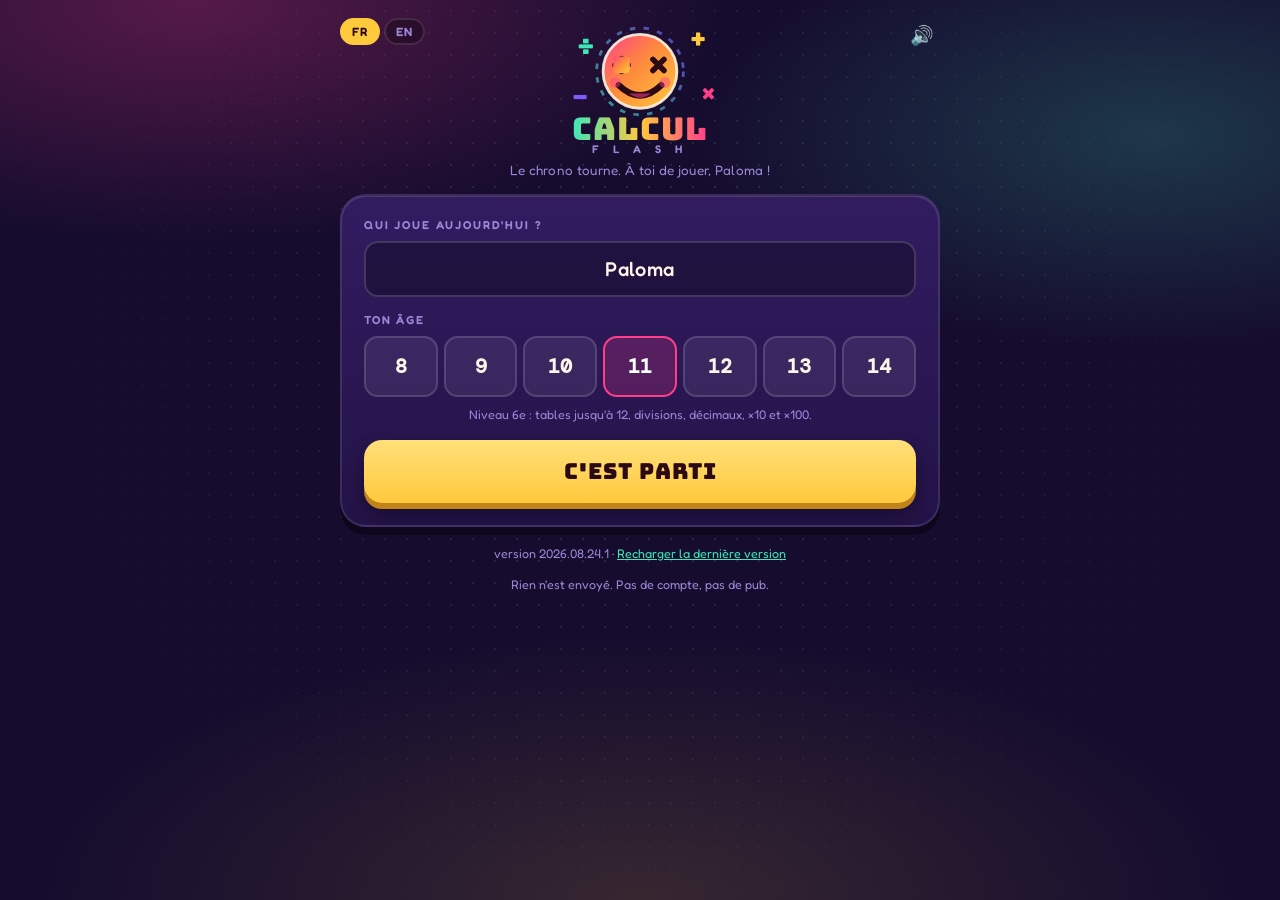
==== index.html @ db804a76 "feat: arcade mental math (Calcul Flash) on GitHub Pages First public build: cabinet UI, EN/FR, self-" ====
<!DOCTYPE html>
<html lang="fr">
<head>
<meta charset="UTF-8">
<meta name="viewport" content="width=device-width, initial-scale=1.0, maximum-scale=1.0, user-scalable=no">
<title>Calcul Flash</title>
<meta name="description" content="Arcade mental math in the browser. 60 seconds. Nothing is uploaded.">
<meta name="apple-mobile-web-app-capable" content="yes">
<meta name="mobile-web-app-capable" content="yes">
<meta name="apple-mobile-web-app-status-bar-style" content="black-translucent">
<meta name="apple-mobile-web-app-title" content="Calcul Flash">
<meta name="theme-color" content="#150C2E">
<meta name="color-scheme" content="dark">
<meta name="format-detection" content="telephone=no">
<meta name="referrer" content="no-referrer">
<meta http-equiv="Content-Security-Policy" content="default-src 'self'; script-src 'self'; style-src 'self'; font-src 'self'; worker-src 'self'; connect-src 'self'; img-src 'self'; media-src 'self'; manifest-src 'self'; base-uri 'none'; form-action 'none'; object-src 'none'">
<link rel="canonical" href="https://fschmutz.github.io/calcul-flash/">
<link rel="icon" href="assets/favicon.png" type="image/png">
<link rel="apple-touch-icon" href="assets/apple-touch-icon.png">
<link rel="manifest" href="manifest.webmanifest">
<meta property="og:title" content="Calcul Flash">
<meta property="og:description" content="60 seconds. How many can you get right?">
<meta property="og:type" content="website">
<meta property="og:url" content="https://fschmutz.github.io/calcul-flash/">
<meta name="twitter:card" content="summary">
<meta name="twitter:title" content="Calcul Flash">
<meta name="twitter:description" content="60 seconds. How many can you get right?">
<link rel="stylesheet" href="css/fonts.css">
<link rel="stylesheet" href="css/app.css">
</head>
<body>
<a class="skip" href="#who">Aller au jeu</a>
<noscript><p class="noscript-msg">Cette page a besoin de JavaScript pour poser les calculs.</p></noscript>
<canvas id="fx" aria-hidden="true"></canvas>
<div class="cabinet">
  <div class="update hide" id="updateBanner" role="status">
    <span id="updateText">Une nouvelle version est sur le serveur.</span>
    <button type="button" class="ghost" id="reloadBtn">Recharger la dernière version</button>
  </div>

  <div class="marquee">
    <div class="lang" role="group" aria-label="Langue">
      <button type="button" id="langFr" aria-pressed="true">FR</button>
      <button type="button" id="langEn" aria-pressed="false">EN</button>
    </div>
    <button type="button" class="mute" id="mute" aria-label="Couper le son">🔊</button>

<svg class="logo" viewBox="0 0 260 150" role="img" aria-label="Calcul Flash">
      <defs>
        <linearGradient id="gFace" x1="0" y1="0" x2="1" y2="1">
          <stop offset="0%"  stop-color="#FF3E8A"/>
          <stop offset="45%" stop-color="#FF8A3D"/>
          <stop offset="100%" stop-color="#FFC93C"/>
        </linearGradient>
        <linearGradient id="gWord" x1="0" y1="0" x2="1" y2="0">
          <stop offset="0%"  stop-color="#3EE7B8"/>
          <stop offset="50%" stop-color="#FFC93C"/>
          <stop offset="100%" stop-color="#FF3E8A"/>
        </linearGradient>
        <linearGradient id="gRing" x1="0" y1="1" x2="1" y2="0">
          <stop offset="0%"  stop-color="#3EE7B8"/>
          <stop offset="100%" stop-color="#7A5CFF"/>
        </linearGradient>
      </defs>

      <g class="face">
        <circle cx="130" cy="60" r="47" fill="none" stroke="url(#gRing)" stroke-width="3" stroke-dasharray="6 9" opacity=".65"/>
        <circle cx="130" cy="60" r="40" fill="url(#gFace)"/>
        <circle cx="130" cy="60" r="40" fill="none" stroke="#FFF4E8" stroke-width="3" opacity=".9"/>
        <!-- eyes: a plus and a times -->
        <g stroke="#2B0A16" stroke-width="6" stroke-linecap="round">
          <path d="M110 46 v14 M103 53 h14"/>
          <path d="M144 47 l12 12 M156 47 l-12 12"/>
        </g>
        <rect class="lid" x="101" y="44" width="18" height="18" rx="4" fill="url(#gFace)"/>
        <!-- smile -->
        <path d="M107 75 q23 22 46 0" fill="none" stroke="#2B0A16" stroke-width="7" stroke-linecap="round"/>
        <path d="M118 84 q12 9 24 0" fill="#FF3E8A" opacity=".55"/>
        <!-- cheeks -->
        <circle cx="103" cy="72" r="6" fill="#FF3E8A" opacity=".45"/>
        <circle cx="157" cy="72" r="6" fill="#FF3E8A" opacity=".45"/>
      </g>

      <!-- floating operators -->
      <text class="spark" x="62" y="42" font-family="Bungee, Impact, sans-serif" font-size="26" fill="#3EE7B8">÷</text>
      <text class="spark b" x="184" y="34" font-family="Bungee, Impact, sans-serif" font-size="24" fill="#FFC93C">+</text>
      <text class="spark" x="196" y="92" font-family="Bungee, Impact, sans-serif" font-size="22" fill="#FF3E8A">×</text>
      <text class="spark b" x="56" y="96" font-family="Bungee, Impact, sans-serif" font-size="24" fill="#7A5CFF">−</text>

      <text x="130" y="134" text-anchor="middle" font-family="Bungee, Impact, sans-serif" font-size="34"
            fill="url(#gWord)" letter-spacing="1">CALCUL</text>
      <text x="130" y="148" text-anchor="middle" font-family="Fredoka, Trebuchet MS, sans-serif" font-weight="600"
            font-size="12" fill="#9C86D6" letter-spacing="6">F L A S H</text>
    </svg>


    <p id="tagline">Le chrono tourne. À toi de jouer, Paloma !</p>
  </div>

  <section class="panel" id="who">
    <p class="eyebrow" id="whoEyebrow">Qui joue aujourd'hui ?</p>
    <input class="field" id="pname" type="text" maxlength="14" autocomplete="off"
           spellcheck="false" placeholder="Ton prénom" value="Paloma">
    <p class="eyebrow spaced" id="ageEyebrow">Ton âge</p>
    <div class="ages" id="ages">
      <button type="button" class="chip" data-age="8" aria-pressed="false">8</button>
      <button type="button" class="chip" data-age="9" aria-pressed="false">9</button>
      <button type="button" class="chip" data-age="10" aria-pressed="false">10</button>
      <button type="button" class="chip" data-age="11" aria-pressed="true">11</button>
      <button type="button" class="chip" data-age="12" aria-pressed="false">12</button>
      <button type="button" class="chip" data-age="13" aria-pressed="false">13</button>
      <button type="button" class="chip" data-age="14" aria-pressed="false">14</button>
    </div>
    <p class="hint" id="ageHint">Les calculs s'adaptent à ton âge.</p>
    <button type="button" class="play-btn" id="toSetup">C'EST PARTI</button>
  </section>

  <section class="panel hide" id="setup">
    <p class="eyebrow" id="setup1">1 — Choisis ton entraînement</p>
    <div class="chips" id="modes">
      <button type="button" class="chip" data-mode="tables" aria-pressed="true"><span id="mTables">Tables ×</span><small id="mTablesH">jusqu'à 12, et divisions</small></button>
      <button type="button" class="chip" data-mode="addsub" aria-pressed="false"><span id="mAddsub">Additions éclair</span><small id="mAddsubH">+ et − avec retenues</small></button>
      <button type="button" class="chip" data-mode="comp" aria-pressed="false"><span id="mComp">Compléments</span><small id="mCompH">à 100 et à 1000</small></button>
      <button type="button" class="chip" data-mode="deci" aria-pressed="false"><span id="mDeci">Décimaux</span><small id="mDeciH">×10, ×100, virgules</small></button>
      <button type="button" class="chip" data-mode="frac" aria-pressed="false"><span id="mFrac">Fractions &amp; %</span><small id="mFracH">3/4 de 40, 25 % de 60</small></button>
      <button type="button" class="chip" data-mode="mes" aria-pressed="false"><span id="mMes">Mesures</span><small id="mMesH">m, cm, kg, L, durées</small></button>
      <button type="button" class="chip wide" data-mode="malin" aria-pressed="false"><span id="mMalin">Calcul malin</span><small id="mMalinH">× 5, × 9, × 11, × 25, carrés, doubles</small></button>
      <button type="button" class="chip wide" data-mode="mix" aria-pressed="false"><span id="mMix">Mélange total</span><small id="mMixH">les 7 familles, sans prévenir</small></button>
    </div>

    <p class="eyebrow spaced" id="diffEyebrow">2 — Niveau de difficulté</p>
    <div class="chips" id="diffs">
      <button type="button" class="chip" data-diff="facile" aria-pressed="false"><span id="dFacile">🙂 Facile</span><small id="dFacileH">petits nombres, 2 s de pénalité</small></button>
      <button type="button" class="chip" data-diff="moyen" aria-pressed="true"><span id="dMoyen">😃 Moyen</span><small id="dMoyenH">niveau 6e, 3 s de pénalité</small></button>
      <button type="button" class="chip wide" data-diff="expert" aria-pressed="false"><span id="dExpert">🤩 Expert</span><small id="dExpertH">gros nombres, nombres relatifs, 4 s de pénalité, points doublés</small></button>
    </div>

    <p class="eyebrow spaced" id="setup3">3 — Durée de la manche</p>
    <div class="row-3" id="durs">
      <button type="button" class="chip" data-dur="45" aria-pressed="false">45 s</button>
      <button type="button" class="chip" data-dur="60" aria-pressed="true">60 s</button>
      <button type="button" class="chip" data-dur="120" aria-pressed="false" id="dur2">2 min</button>
    </div>

    <button type="button" class="play-btn" id="start">JOUER</button>
    <button type="button" class="ghost" id="changePlayer">Changer de joueur</button>
  </section>

  <section class="panel hide" id="play">
    <div class="hud">
      <div class="hud-box"><div class="hud-label" id="lblTime">Temps</div><div class="hud-val time" id="time">60</div></div>
      <div class="hud-box"><div class="hud-label" id="lblScore">Score</div><div class="hud-val" id="score">0</div></div>
    </div>
    <div class="chrono"><progress id="bar" max="1000" value="1000"></progress></div>
    <div class="bumpers">
      <span class="lvl" id="lvl">Palier 1</span>
      <span class="bump" id="b0"></span><span class="bump" id="b1"></span><span class="bump" id="b2"></span>
      <span class="multi" id="multi">×2</span>
    </div>
    <div class="question" id="qcard">
      <div class="q-tag" id="qtag">Tables</div>
      <div class="q-text" id="qtext">7 × 8</div>
    </div>
    <div class="answer empty" id="ans">Tape ta réponse</div>
    <div class="pad" id="pad">
      <button type="button" class="key" data-k="1">1</button><button type="button" class="key" data-k="2">2</button><button type="button" class="key" data-k="3">3</button>
      <button type="button" class="key fn" data-k="del">⌫</button>
      <button type="button" class="key" data-k="4">4</button><button type="button" class="key" data-k="5">5</button><button type="button" class="key" data-k="6">6</button>
      <button type="button" class="key fn" data-k=",">,</button>
      <button type="button" class="key" data-k="7">7</button><button type="button" class="key" data-k="8">8</button><button type="button" class="key" data-k="9">9</button>
      <button type="button" class="key go" data-k="ok" id="keyOk">OK</button>
      <button type="button" class="key zero" data-k="0">0</button>
      <button type="button" class="key fn" data-k="neg" aria-label="Nombre négatif">±</button>
    </div>
  </section>

  <section class="panel hide" id="over">
    <div class="celeb hide" id="celeb">
      <span class="icon" id="celebIcon">🎆</span>
      <b id="celebTitle"></b>
      <em id="celebSub"></em>
    </div>
    <div class="score-big" id="finalScore">0</div>
    <div class="score-cap" id="finalCap">points</div>
    <div class="stats">
      <div class="stat"><b id="sGood">0</b><span id="lblGood">justes</span></div>
      <div class="stat"><b id="sAcc">0%</b><span id="lblAcc">réussite</span></div>
      <div class="stat"><b id="sSpeed">0,0s</b><span id="lblSpeed">par calcul</span></div>
    </div>
    <div class="challenge" id="challenge">
      <p class="eyebrow flush" id="chalEyebrow">Les défis de cette manche</p>
      <div class="tags" id="chalTags"></div>
      <ul class="fams" id="famList"></ul>
    </div>
    <p class="praise" id="praise"></p>
    <div class="recap hide" id="recap">
      <p class="eyebrow flush" id="recapEyebrow">À revoir tranquillement</p>
      <ul id="recapList"></ul>
    </div>
    <button type="button" class="play-btn" id="again">REJOUER</button>
    <button type="button" class="ghost" id="back">Changer d'entraînement</button>
  </section>
</div>
<footer class="foot">
  <p class="ver"><span id="verLabel">version</span> <span id="verNum"></span>
  · <button type="button" class="linkish" id="reloadLatest">Recharger la dernière version</button></p>
  <p id="privacyLine">Rien n'est envoyé. Pas de compte, pas de pub.</p>
</footer>
<script type="module" src="js/app.js"></script>
</body>
</html>
---- css/fonts.css ----
/* Self-hosted OFL: Bungee, Fredoka, DM Mono. Never load fonts.googleapis.com. */
@font-face {
  font-family: "Bungee";
  font-style: normal;
  font-weight: 400;
  font-display: swap;
  src: url("../fonts/bungee-latin-400.woff2") format("woff2");
}
@font-face {
  font-family: "Fredoka";
  font-style: normal;
  font-weight: 400;
  font-display: swap;
  src: url("../fonts/fredoka-latin-400.woff2") format("woff2");
}
@font-face {
  font-family: "Fredoka";
  font-style: normal;
  font-weight: 500;
  font-display: swap;
  src: url("../fonts/fredoka-latin-500.woff2") format("woff2");
}
@font-face {
  font-family: "Fredoka";
  font-style: normal;
  font-weight: 600;
  font-display: swap;
  src: url("../fonts/fredoka-latin-600.woff2") format("woff2");
}
@font-face {
  font-family: "Fredoka";
  font-style: normal;
  font-weight: 700;
  font-display: swap;
  src: url("../fonts/fredoka-latin-700.woff2") format("woff2");
}
@font-face {
  font-family: "DM Mono";
  font-style: normal;
  font-weight: 500;
  font-display: swap;
  src: url("../fonts/dmmono-latin-500.woff2") format("woff2");
}
---- css/app.css ----
:root{
  --cabinet:#150C2E;
  --panel:#241348;
  --panel-2:#311C60;
  --pink:#FF3E8A;
  --sun:#FFC93C;
  --mint:#3EE7B8;
  --cream:#FFF4E8;
  --dim:#9C86D6;
}
*{box-sizing:border-box;-webkit-tap-highlight-color:transparent}
button,.chip,.key,.field{touch-action:manipulation}
button,.marquee,.question,.answer,.hud,.stat{
  -webkit-user-select:none;user-select:none;
}
html,body{margin:0;padding:0;min-height:100%;overscroll-behavior:none;-webkit-text-size-adjust:100%}
body{
  padding:calc(14px + env(safe-area-inset-top)) 12px calc(28px + env(safe-area-inset-bottom));
  background:
    radial-gradient(70% 45% at 15% 0%, rgba(255,62,138,.28), transparent 60%),
    radial-gradient(60% 40% at 90% 15%, rgba(62,231,184,.20), transparent 60%),
    radial-gradient(80% 50% at 50% 100%, rgba(255,201,60,.14), transparent 60%),
    var(--cabinet);
  background-attachment:fixed;
  font-family:'Fredoka','Trebuchet MS',sans-serif;
  color:var(--cream);
  display:flex;flex-direction:column;align-items:center;
}
body::before{
  content:"";position:fixed;inset:0;pointer-events:none;opacity:.30;
  background-image:radial-gradient(rgba(255,255,255,.5) 1px, transparent 1px);
  background-size:22px 22px;
  mask-image:radial-gradient(circle at 50% 40%, black, transparent 75%);
  -webkit-mask-image:radial-gradient(circle at 50% 40%, black, transparent 75%);
}
.skip{
  position:absolute;left:-999px;top:8px;background:var(--sun);color:#2B0A16;
  padding:8px 12px;border-radius:8px;z-index:20;font-weight:600;
}
.skip:focus{left:12px}
.noscript-msg{max-width:480px;text-align:center;color:var(--sun)}
.cabinet{width:100%;max-width:480px;position:relative;z-index:1}

.update{
  display:flex;gap:10px;align-items:center;justify-content:space-between;flex-wrap:wrap;
  background:rgba(255,201,60,.16);border:2px solid var(--sun);border-radius:14px;
  padding:10px 12px;margin-bottom:12px;font-size:14px;
}
.update .ghost{margin-top:0;width:auto;padding:8px 14px}

.lang{
  display:flex;gap:4px;position:absolute;top:2px;left:0;
}
.lang button{
  font-family:'Fredoka',sans-serif;font-weight:600;font-size:12px;letter-spacing:.08em;
  color:var(--dim);background:rgba(0,0,0,.28);border:2px solid rgba(255,255,255,.12);
  border-radius:99px;padding:4px 10px;cursor:pointer;
}
.lang button[aria-pressed="true"]{color:#2B0A16;background:var(--sun);border-color:var(--sun)}

.logo{display:block;margin:0 auto 6px;width:clamp(180px,52vw,240px);height:auto;overflow:visible}
.logo .face{transform-origin:50% 46%;animation:bob 3.4s ease-in-out infinite}
@keyframes bob{0%,100%{transform:translateY(0) rotate(-2deg)}50%{transform:translateY(-5px) rotate(2deg)}}
.logo .lid{transform-origin:center;animation:wink 5.5s ease-in-out infinite}
@keyframes wink{0%,90%,100%{transform:scaleY(0)}94%{transform:scaleY(1)}}
.logo .spark{animation:twink 2.2s ease-in-out infinite}
.logo .spark.b{animation-delay:.9s}
@keyframes twink{0%,100%{opacity:.25;transform:scale(.8)}50%{opacity:1;transform:scale(1.15)}}

.marquee{text-align:center;margin:2px 0 16px;position:relative}
.marquee h1{
  font-family:'Bungee',sans-serif;font-weight:400;margin:0;
  font-size:clamp(30px,9vw,44px);line-height:1;letter-spacing:.5px;
  color:var(--sun);
  text-shadow:0 3px 0 #B0292E, 0 6px 0 rgba(0,0,0,.35), 0 0 26px rgba(255,201,60,.45);
}
.marquee h1 span{color:var(--pink);text-shadow:0 3px 0 #7A1140,0 6px 0 rgba(0,0,0,.35),0 0 26px rgba(255,62,138,.5)}
.marquee p{margin:8px 0 0;color:var(--dim);font-size:13.5px;letter-spacing:.3px}

.panel{
  background:linear-gradient(180deg,var(--panel-2),var(--panel));
  border:2px solid rgba(255,255,255,.10);
  border-radius:22px;padding:16px;
  box-shadow:0 8px 0 rgba(0,0,0,.35), inset 0 1px 0 rgba(255,255,255,.14);
}
.eyebrow{font-size:11.5px;letter-spacing:.16em;text-transform:uppercase;color:var(--dim);margin:0 0 9px;font-weight:600}
.eyebrow.spaced{margin-top:16px}
.eyebrow.flush{margin:0}

.field{
  width:100%;font-family:'Fredoka',sans-serif;font-size:20px;font-weight:500;color:var(--cream);
  background:rgba(0,0,0,.30);border:2px solid rgba(255,255,255,.16);border-radius:14px;
  padding:14px 16px;text-align:center;letter-spacing:.02em;
}
.field::placeholder{color:var(--dim);font-weight:400;font-size:16px}
.field:focus{border-color:var(--mint);outline:none}
.ages{display:grid;grid-template-columns:repeat(7,1fr);gap:6px}
.ages .chip{text-align:center;padding:14px 0;font-family:'DM Mono',monospace;font-size:17px}
.hint{color:var(--dim);font-size:12.5px;margin:9px 0 0;text-align:center;line-height:1.4}

.chips{display:grid;grid-template-columns:1fr 1fr;gap:9px}
.chip{
  font-family:inherit;font-size:15px;font-weight:600;color:var(--cream);
  background:rgba(255,255,255,.07);border:2px solid rgba(255,255,255,.14);
  border-radius:14px;padding:12px 10px;cursor:pointer;text-align:left;line-height:1.15;
  transition:transform .12s, background .12s, border-color .12s;
}
.chip small{display:block;font-size:11.5px;font-weight:400;color:var(--dim);margin-top:3px}
.chip[aria-pressed="true"]{background:rgba(255,62,138,.20);border-color:var(--pink);color:#fff}
.chip[aria-pressed="true"] small{color:#FFB6D0}
.chip:active{transform:scale(.97)}
.chip.wide{grid-column:1 / -1}
.row-3{display:grid;grid-template-columns:repeat(3,1fr);gap:9px}
.row-3 .chip{text-align:center;font-size:14px}

.play-btn{
  width:100%;margin-top:16px;font-family:'Bungee',sans-serif;font-size:22px;letter-spacing:1px;
  color:#2B0A16;background:linear-gradient(180deg,#FFE07A,var(--sun));
  border:none;border-radius:18px;padding:17px;cursor:pointer;
  box-shadow:0 6px 0 #C2841A, 0 12px 20px rgba(0,0,0,.35);
  transition:transform .09s, box-shadow .09s;
}
.play-btn:active{transform:translateY(5px);box-shadow:0 1px 0 #C2841A}

.hud{display:flex;align-items:center;gap:12px;margin-bottom:12px}
.hud-box{flex:1;background:rgba(0,0,0,.28);border-radius:14px;padding:8px 12px;border:2px solid rgba(255,255,255,.08)}
.hud-label{font-size:10px;letter-spacing:.16em;text-transform:uppercase;color:var(--dim);font-weight:600}
.hud-val{font-family:'DM Mono',monospace;font-size:26px;line-height:1.1;color:var(--mint)}
.hud-val.time{color:var(--sun)}
.hud-val.time.low{color:var(--pink);animation:tick .6s steps(2,end) infinite}
@keyframes tick{50%{opacity:.35}}

.chrono{
  height:12px;background:rgba(0,0,0,.35);border-radius:99px;overflow:hidden;margin-bottom:16px;
  border:2px solid rgba(255,255,255,.08);
}
.chrono progress{
  display:block;width:100%;height:100%;border:none;background:transparent;
  -webkit-appearance:none;appearance:none;
}
.chrono progress::-webkit-progress-bar{background:transparent}
.chrono progress::-webkit-progress-value{
  background:linear-gradient(90deg,var(--mint),var(--sun));
}
.chrono progress.low::-webkit-progress-value{
  background:linear-gradient(90deg,var(--pink),#FF7A3D);
}
.chrono progress::-moz-progress-bar{
  background:linear-gradient(90deg,var(--mint),var(--sun));
}
.chrono progress.low::-moz-progress-bar{
  background:linear-gradient(90deg,var(--pink),#FF7A3D);
}

.bumpers{display:flex;align-items:center;justify-content:center;gap:10px;margin-bottom:14px;height:34px;position:relative}
.lvl{position:absolute;left:2px;top:50%;transform:translateY(-50%);font-size:11px;font-weight:600;
     letter-spacing:.1em;text-transform:uppercase;color:var(--dim);background:rgba(0,0,0,.28);
     border-radius:99px;padding:5px 10px;transition:.2s}
.lvl.up{color:#2B0A16;background:var(--sun);transform:translateY(-50%) scale(1.08)}
.bump{width:15px;height:15px;border-radius:50%;background:rgba(255,255,255,.10);border:2px solid rgba(255,255,255,.14);transition:.18s}
.bump.on{background:var(--mint);border-color:var(--mint);box-shadow:0 0 14px var(--mint);transform:scale(1.2)}
.multi{
  font-family:'Bungee',sans-serif;font-size:16px;color:var(--sun);opacity:0;transform:scale(.6);
  transition:.2s;text-shadow:0 0 16px rgba(255,201,60,.7);margin-left:4px;
}
.multi.on{opacity:1;transform:scale(1)}

.question{
  background:linear-gradient(180deg,#FFFDF7,#F3E7D6);color:#1B0F33;
  border-radius:18px;padding:22px 14px;text-align:center;
  box-shadow:0 6px 0 rgba(0,0,0,.32), inset 0 -3px 0 rgba(0,0,0,.06);
  margin-bottom:12px;
}
.q-text{font-family:'DM Mono',monospace;font-size:clamp(30px,10vw,44px);font-weight:500;letter-spacing:1px}
.q-tag{font-size:11px;letter-spacing:.14em;text-transform:uppercase;color:#8B6FC4;font-weight:600;margin-bottom:8px}
.question.in{animation:slidein .22s ease-out}
@keyframes slidein{from{opacity:0;transform:translateX(26px) rotate(1.5deg)}to{opacity:1;transform:none}}
.question.good{animation:pop .3s ease-out}
@keyframes pop{0%{transform:scale(1)}40%{transform:scale(1.05);box-shadow:0 6px 0 rgba(0,0,0,.32),0 0 34px var(--mint)}100%{transform:scale(1)}}
.question.bad{animation:shake .32s}
@keyframes shake{0%,100%{transform:translateX(0)}20%{transform:translateX(-9px)}40%{transform:translateX(9px)}60%{transform:translateX(-6px)}80%{transform:translateX(6px)}}

.answer{
  height:56px;border-radius:14px;background:rgba(0,0,0,.30);border:2px dashed rgba(255,255,255,.22);
  display:flex;align-items:center;justify-content:center;margin-bottom:12px;
  font-family:'DM Mono',monospace;font-size:30px;color:#fff;letter-spacing:2px;
}
.answer.empty{color:var(--dim);font-size:15px;letter-spacing:.06em;font-family:'Fredoka',sans-serif}
.answer.bad{border-color:var(--pink);color:var(--pink)}

.pad{display:grid;grid-template-columns:repeat(4,1fr);gap:9px}
.key{
  font-family:'DM Mono',monospace;font-size:25px;color:var(--cream);
  background:linear-gradient(180deg,#3D2472,#2C1857);
  border:2px solid rgba(255,255,255,.12);border-radius:14px;
  padding:14px 0;cursor:pointer;box-shadow:0 4px 0 rgba(0,0,0,.4);
  transition:transform .07s, box-shadow .07s;
}
.key:active{transform:translateY(4px);box-shadow:0 0 0 rgba(0,0,0,.4)}
.key.fn{font-family:'Fredoka',sans-serif;font-size:17px;font-weight:600;background:linear-gradient(180deg,#4A2A85,#341C66)}
.key.go{
  grid-column:4;grid-row:3 / span 2;background:linear-gradient(180deg,#4BF0C2,var(--mint));color:#0A2E24;
  box-shadow:0 4px 0 #1D9C7B;font-family:'Fredoka',sans-serif;font-weight:700;font-size:16px;
}
.key.zero{grid-column:1 / span 2}

.score-big{font-family:'Bungee',sans-serif;font-size:64px;line-height:1;text-align:center;color:var(--sun);text-shadow:0 4px 0 #B0292E,0 0 30px rgba(255,201,60,.4)}
.score-cap{text-align:center;color:var(--dim);font-size:12px;letter-spacing:.16em;text-transform:uppercase;font-weight:600;margin-bottom:14px}
.stats{display:grid;grid-template-columns:repeat(3,1fr);gap:9px;margin-bottom:16px}
.stat{background:rgba(0,0,0,.26);border-radius:14px;padding:10px 6px;text-align:center}
.stat b{display:block;font-family:'DM Mono',monospace;font-size:21px;color:var(--mint)}
.stat span{font-size:10.5px;color:var(--dim);letter-spacing:.08em;text-transform:uppercase}
.recap{background:rgba(0,0,0,.26);border-radius:14px;padding:12px;margin-bottom:14px}
.recap ul{list-style:none;margin:6px 0 0;padding:0}
.recap li{display:flex;justify-content:space-between;align-items:center;font-family:'DM Mono',monospace;font-size:15px;padding:7px 2px;border-bottom:1px solid rgba(255,255,255,.07)}
.recap li:last-child{border:none}
.recap li b{color:var(--mint)}
.recap li s{color:var(--pink);text-decoration-thickness:2px;margin-left:8px;font-size:13px}
.recap li em{color:var(--sun);font-style:normal;font-size:12.5px;font-family:'Fredoka',sans-serif}
.praise{text-align:center;font-size:15px;color:var(--cream);margin:0 0 14px;line-height:1.45}
.ghost{
  width:100%;margin-top:9px;font-family:'Fredoka',sans-serif;font-weight:600;font-size:15px;color:var(--cream);
  background:rgba(255,255,255,.07);border:2px solid rgba(255,255,255,.16);border-radius:14px;padding:13px;cursor:pointer;
}
.ghost:active{transform:scale(.98)}

.mute{position:absolute;top:2px;right:0;background:none;border:none;color:var(--dim);font-size:19px;cursor:pointer;padding:6px}
.hide{display:none !important}

#fx{position:fixed;inset:0;width:100%;height:100%;pointer-events:none;z-index:9}
.celeb{text-align:center;margin:0 0 10px;animation:celebIn .5s cubic-bezier(.2,1.6,.4,1)}
@keyframes celebIn{from{opacity:0;transform:scale(.5) rotate(-6deg)}to{opacity:1;transform:none}}
.celeb .icon{font-size:44px;line-height:1;display:block}
.celeb b{display:block;font-family:'Bungee',sans-serif;font-size:19px;letter-spacing:.5px;margin-top:4px}
.celeb em{display:block;font-style:normal;font-size:13px;color:var(--dim);margin-top:3px}
.celeb.or b{color:var(--sun);text-shadow:0 0 20px rgba(255,201,60,.6)}
.celeb.arg b{color:var(--mint);text-shadow:0 0 18px rgba(62,231,184,.5)}
.celeb.bro b{color:#FFA45C}

.challenge{background:rgba(0,0,0,.26);border-radius:14px;padding:12px;margin-bottom:14px}
.tags{display:flex;flex-wrap:wrap;gap:6px;margin:8px 0 0}
.tags span{font-size:12px;font-weight:600;padding:5px 10px;border-radius:99px;
           background:rgba(255,255,255,.09);border:1px solid rgba(255,255,255,.14);color:var(--cream)}
.tags span.hi{background:rgba(255,62,138,.22);border-color:var(--pink)}
.fams{list-style:none;margin:11px 0 0;padding:0}
.fams li{display:flex;justify-content:space-between;align-items:center;font-size:13.5px;padding:6px 2px;
         border-bottom:1px solid rgba(255,255,255,.07)}
.fams li:last-child{border:none}
.fams b{font-family:'DM Mono',monospace;font-size:14px}
.fams .ok{color:var(--mint)} .fams .mid{color:var(--sun)} .fams .ko{color:var(--pink)}
.dim-sm{color:var(--dim);font-size:12px}

.foot{
  width:100%;max-width:480px;position:relative;z-index:1;
  margin-top:18px;text-align:center;color:var(--dim);font-size:12.5px;line-height:1.5;
}
.foot .linkish{
  background:none;border:none;color:var(--mint);font:inherit;cursor:pointer;text-decoration:underline;
  padding:0;
}
.ver{margin:0 0 4px}

:focus-visible{outline:3px solid var(--sun);outline-offset:2px}
@media (min-width:700px) and (min-height:700px){
  .cabinet{max-width:600px}
  .foot{max-width:600px}
  .panel{padding:22px;border-radius:26px}
  .key{font-size:32px;padding:20px 0}
  .key.fn{font-size:22px}
  .key.go{font-size:20px}
  .q-text{font-size:56px}
  .answer{height:70px;font-size:38px}
  .hud-val{font-size:32px}
  .chip{font-size:17px;padding:15px 13px}
  .ages .chip{font-size:20px;padding:17px 0}
  .score-big{font-size:78px}
}
@media (prefers-reduced-motion:reduce){*{animation:none !important;transition:none !important}}
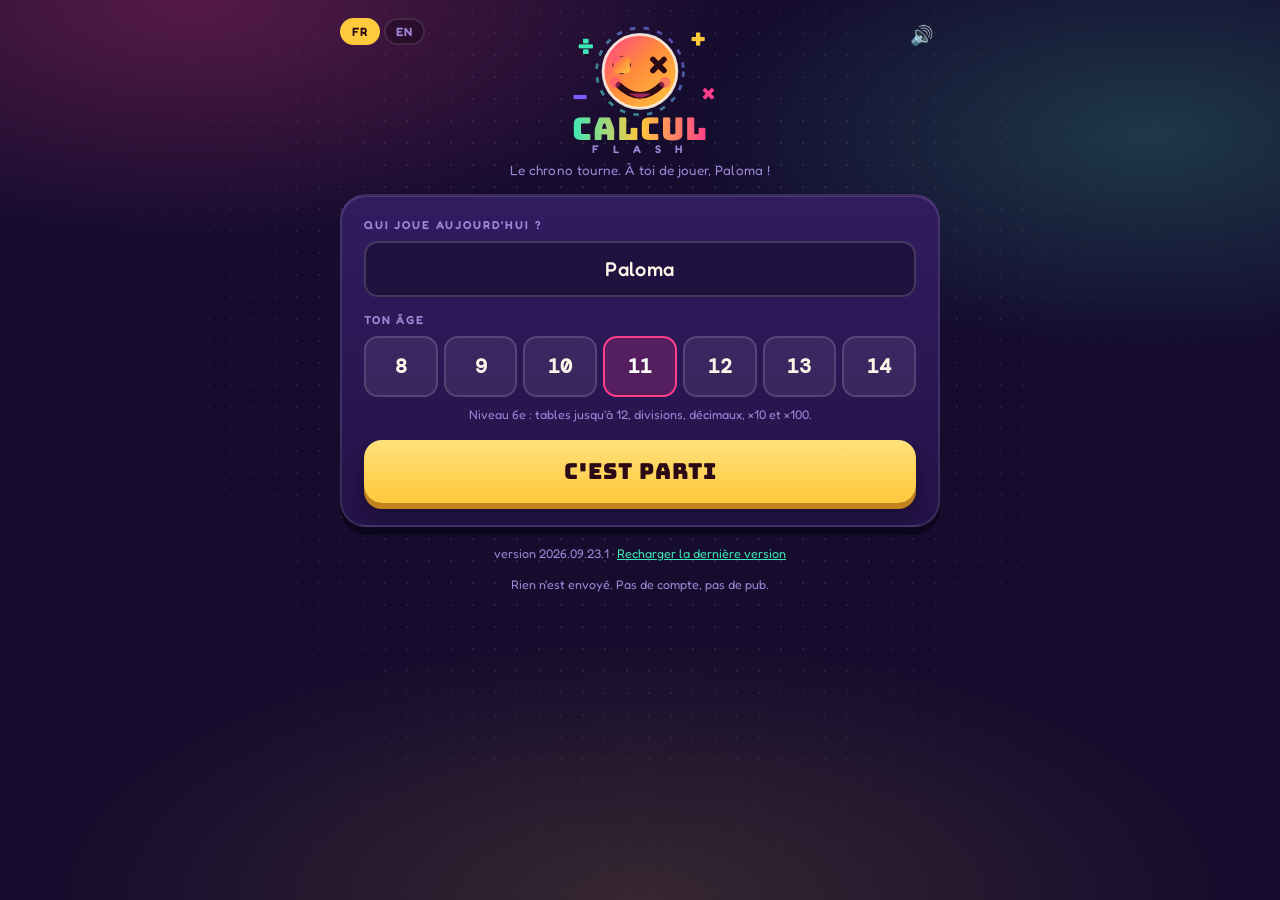
==== commit 5a97e274: "docs: describe the deci place-value family, bump to 2026.09.23.1 README and wiki/Modes get the item " ====
--- a/index.html
+++ b/index.html
@@ -121,7 +121,7 @@
       <button type="button" class="chip" data-mode="tables" aria-pressed="true"><span id="mTables">Tables ×</span><small id="mTablesH">jusqu'à 12, et divisions</small></button>
       <button type="button" class="chip" data-mode="addsub" aria-pressed="false"><span id="mAddsub">Additions éclair</span><small id="mAddsubH">+ et − avec retenues</small></button>
       <button type="button" class="chip" data-mode="comp" aria-pressed="false"><span id="mComp">Compléments</span><small id="mCompH">à 100 et à 1000</small></button>
-      <button type="button" class="chip" data-mode="deci" aria-pressed="false"><span id="mDeci">Décimaux</span><small id="mDeciH">×10, ×100, virgules</small></button>
+      <button type="button" class="chip" data-mode="deci" aria-pressed="false"><span id="mDeci">Décimaux</span><small id="mDeciH">×10, ×100, rangs et virgules</small></button>
       <button type="button" class="chip" data-mode="frac" aria-pressed="false"><span id="mFrac">Fractions &amp; %</span><small id="mFracH">3/4 de 40, 25 % de 60</small></button>
       <button type="button" class="chip" data-mode="mes" aria-pressed="false"><span id="mMes">Mesures</span><small id="mMesH">m, cm, kg, L, durées</small></button>
       <button type="button" class="chip wide" data-mode="malin" aria-pressed="false"><span id="mMalin">Calcul malin</span><small id="mMalinH">× 5, × 9, × 11, × 25, carrés, doubles</small></button>
--- a/css/app.css
+++ b/css/app.css
@@ -170,8 +170,13 @@
   border-radius:18px;padding:22px 14px;text-align:center;
   box-shadow:0 6px 0 rgba(0,0,0,.32), inset 0 -3px 0 rgba(0,0,0,.06);
   margin-bottom:12px;
-}
-.q-text{font-family:'DM Mono',monospace;font-size:clamp(30px,10vw,44px);font-weight:500;letter-spacing:1px}
+  min-height:118px;display:flex;flex-direction:column;justify-content:center;
+}
+.q-text{font-family:'DM Mono',monospace;font-size:clamp(30px,10vw,44px);font-weight:500;letter-spacing:1px;
+        overflow-wrap:break-word;line-height:1.15}
+/* Worded prompts (place value, rounding) stay on the card instead of spilling off it. */
+.q-text.long{font-size:clamp(21px,6.2vw,28px);letter-spacing:.5px}
+.q-text.xlong{font-size:clamp(17px,5vw,23px);letter-spacing:0;line-height:1.25}
 .q-tag{font-size:11px;letter-spacing:.14em;text-transform:uppercase;color:#8B6FC4;font-weight:600;margin-bottom:8px}
 .question.in{animation:slidein .22s ease-out}
 @keyframes slidein{from{opacity:0;transform:translateX(26px) rotate(1.5deg)}to{opacity:1;transform:none}}
@@ -268,7 +273,10 @@
   .key{font-size:32px;padding:20px 0}
   .key.fn{font-size:22px}
   .key.go{font-size:20px}
+  .question{min-height:150px}
   .q-text{font-size:56px}
+  .q-text.long{font-size:34px}
+  .q-text.xlong{font-size:27px}
   .answer{height:70px;font-size:38px}
   .hud-val{font-size:32px}
   .chip{font-size:17px;padding:15px 13px}
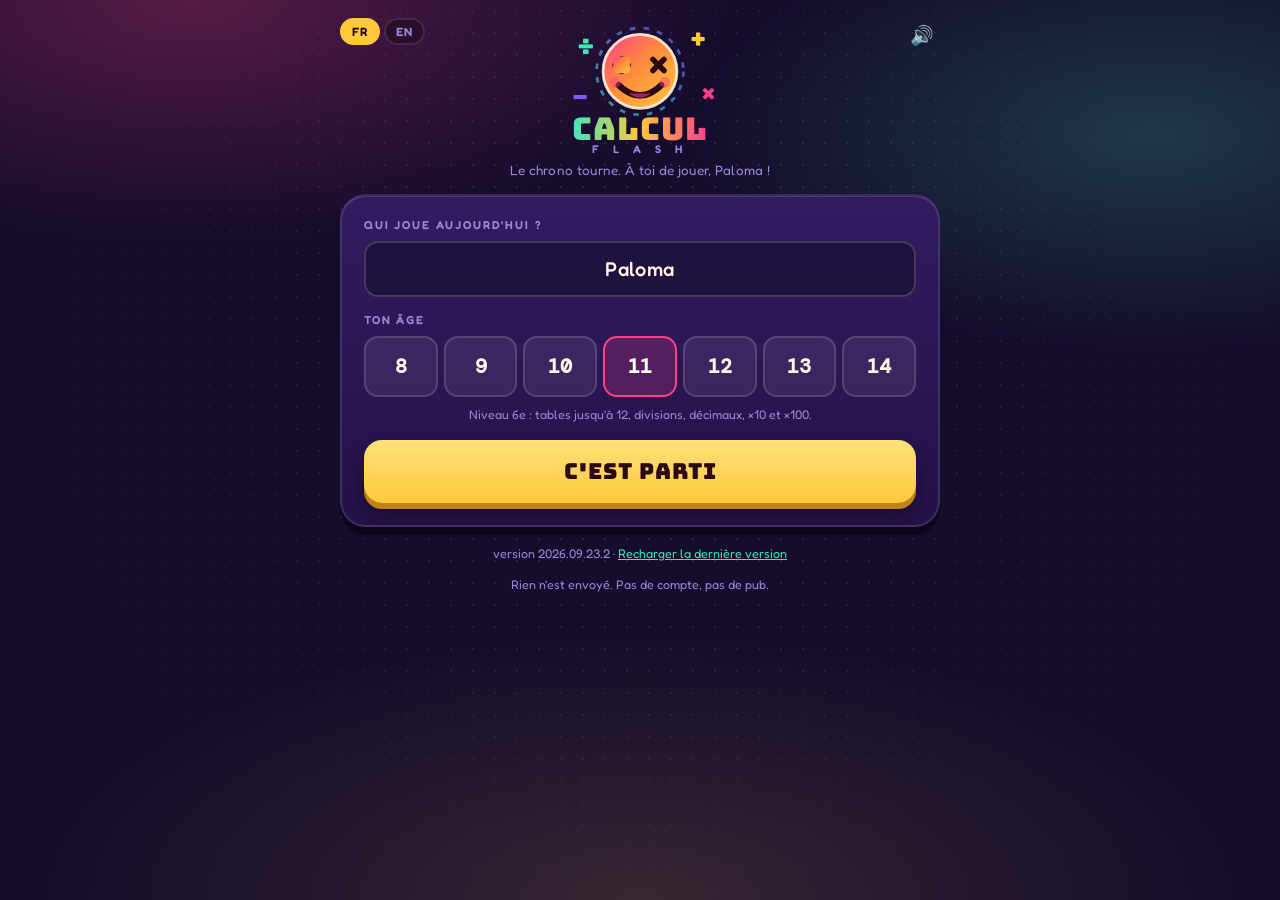
==== commit ab4549ba: "feat(play): tap the answer when the question has choices A question carrying `choices` swaps the pad" ====
--- a/index.html
+++ b/index.html
@@ -121,9 +121,9 @@
       <button type="button" class="chip" data-mode="tables" aria-pressed="true"><span id="mTables">Tables ×</span><small id="mTablesH">jusqu'à 12, et divisions</small></button>
       <button type="button" class="chip" data-mode="addsub" aria-pressed="false"><span id="mAddsub">Additions éclair</span><small id="mAddsubH">+ et − avec retenues</small></button>
       <button type="button" class="chip" data-mode="comp" aria-pressed="false"><span id="mComp">Compléments</span><small id="mCompH">à 100 et à 1000</small></button>
-      <button type="button" class="chip" data-mode="deci" aria-pressed="false"><span id="mDeci">Décimaux</span><small id="mDeciH">×10, ×100, rangs et virgules</small></button>
+      <button type="button" class="chip" data-mode="deci" aria-pressed="false"><span id="mDeci">Décimaux</span><small id="mDeciH">×10, ×0,1, rangs, virgules, euros</small></button>
       <button type="button" class="chip" data-mode="frac" aria-pressed="false"><span id="mFrac">Fractions &amp; %</span><small id="mFracH">3/4 de 40, 25 % de 60</small></button>
-      <button type="button" class="chip" data-mode="mes" aria-pressed="false"><span id="mMes">Mesures</span><small id="mMesH">m, cm, kg, L, durées</small></button>
+      <button type="button" class="chip" data-mode="mes" aria-pressed="false"><span id="mMes">Mesures</span><small id="mMesH">m, kg, L, €, durées, aires</small></button>
       <button type="button" class="chip wide" data-mode="malin" aria-pressed="false"><span id="mMalin">Calcul malin</span><small id="mMalinH">× 5, × 9, × 11, × 25, carrés, doubles</small></button>
       <button type="button" class="chip wide" data-mode="mix" aria-pressed="false"><span id="mMix">Mélange total</span><small id="mMixH">les 7 familles, sans prévenir</small></button>
     </div>
@@ -162,6 +162,7 @@
       <div class="q-text" id="qtext">7 × 8</div>
     </div>
     <div class="answer empty" id="ans">Tape ta réponse</div>
+    <div class="choices hide" id="choices" role="group" aria-label="Touche la bonne réponse"></div>
     <div class="pad" id="pad">
       <button type="button" class="key" data-k="1">1</button><button type="button" class="key" data-k="2">2</button><button type="button" class="key" data-k="3">3</button>
       <button type="button" class="key fn" data-k="del">⌫</button>
--- a/css/app.css
+++ b/css/app.css
@@ -192,6 +192,19 @@
 }
 .answer.empty{color:var(--dim);font-size:15px;letter-spacing:.06em;font-family:'Fredoka',sans-serif}
 .answer.bad{border-color:var(--pink);color:var(--pink)}
+
+/* Multiple choice: one tap answers, so the keys are as big as the card above them. */
+.choices{display:grid;grid-template-columns:repeat(auto-fit,minmax(0,1fr));gap:11px}
+.choice{
+  font-family:'DM Mono',monospace;font-size:clamp(26px,8vw,34px);font-weight:500;letter-spacing:1px;
+  color:var(--cream);background:linear-gradient(180deg,#4A2A85,#341C66);
+  border:2px solid rgba(255,255,255,.16);border-radius:16px;
+  min-height:96px;padding:18px 10px;cursor:pointer;box-shadow:0 5px 0 rgba(0,0,0,.42);
+  transition:transform .07s, box-shadow .07s;
+}
+.choice:active{transform:translateY(5px);box-shadow:0 0 0 rgba(0,0,0,.42)}
+.choice.picked{background:linear-gradient(180deg,#4BF0C2,var(--mint));color:#0A2E24;border-color:var(--mint)}
+.choice.missed{background:linear-gradient(180deg,#FF6BA6,var(--pink));color:#2B0A16;border-color:var(--pink)}
 
 .pad{display:grid;grid-template-columns:repeat(4,1fr);gap:9px}
 .key{
@@ -278,6 +291,7 @@
   .q-text.long{font-size:34px}
   .q-text.xlong{font-size:27px}
   .answer{height:70px;font-size:38px}
+  .choice{font-size:44px;min-height:132px}
   .hud-val{font-size:32px}
   .chip{font-size:17px;padding:15px 13px}
   .ages .chip{font-size:20px;padding:17px 0}
